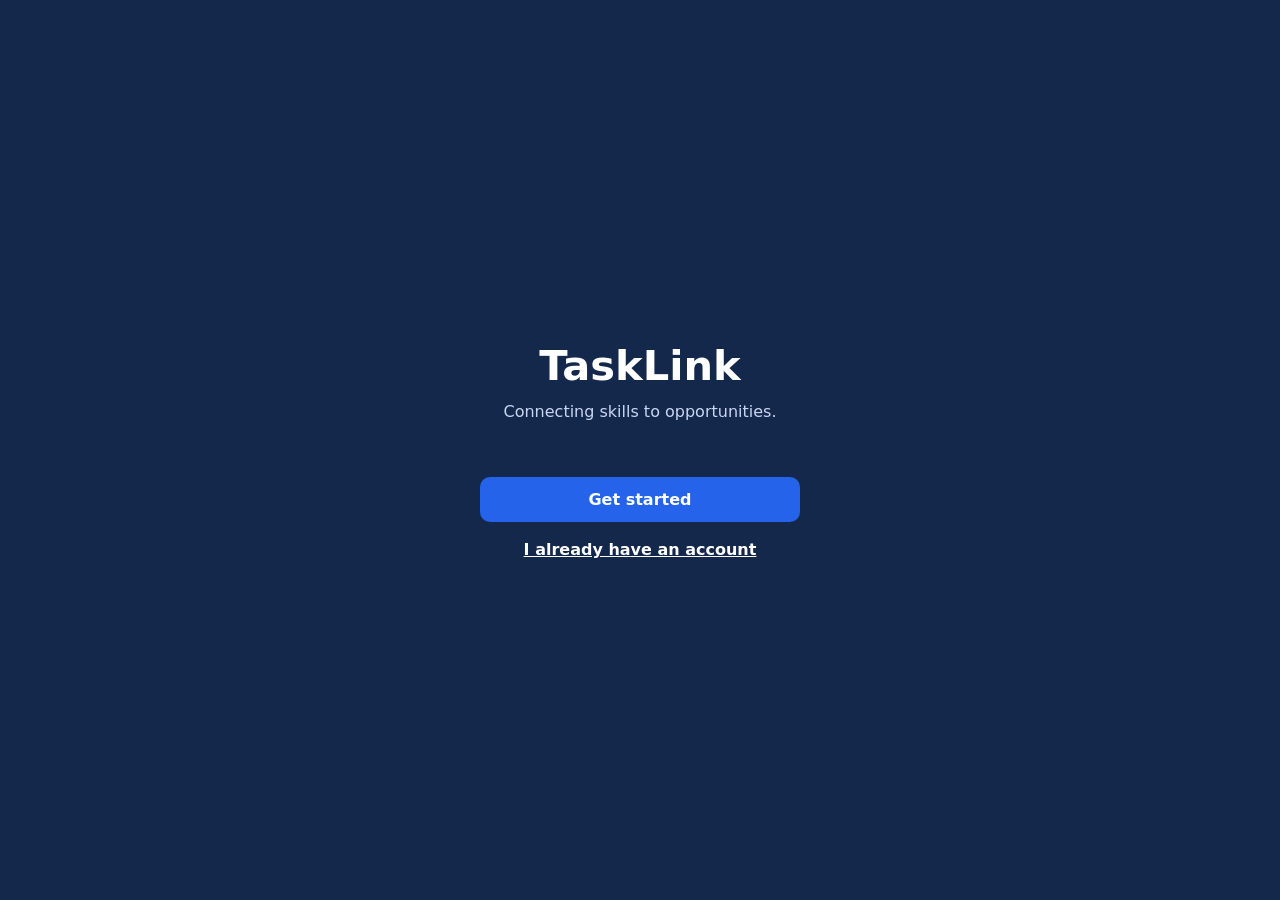
==== frontend/Index.html @ 37df5cb6 "feat: Add frontend functionality for user authentication, messaging, and service management - Implem" ====
<!DOCTYPE html><html lang="en"><head><meta charset="UTF-8"><meta name="viewport" content="width=device-width,initial-scale=1"><link rel="stylesheet" href="css/style.css"><title>TaskLink</title>
<style>body{background:#14284b;color:#fff;padding:0}.welcome{min-height:100vh;display:flex;flex-direction:column;justify-content:center;align-items:center;text-align:center;padding:30px}.welcome h1{color:#fff;font-size:2.6rem;margin:0}.welcome p{max-width:300px;margin:12px 0 40px;color:#c9d6f2}.welcome .big{max-width:320px;background:#2563eb}.welcome a.link{color:#fff;margin-top:18px}</style></head>
<body><div class="welcome">
<h1>TaskLink</h1>
<p>Connecting skills to opportunities.</p>
<a class="big" href="register.html">Get started</a>
<a class="link" href="login.html">I already have an account</a>
</div>
<script src="js/app.js"></script>
<script>fetch("/api/me").then((r) => { if (r.ok) location.replace("home.html"); });</script>
</body></html>
---- frontend/css/style.css ----
:root{--navy:#14284b;--blue:#2563eb;--green:#16a34a;--orange:#ea7a12;--bg:#f3f5f9}
*{box-sizing:border-box}
body{margin:0;font-family:system-ui,sans-serif;background:var(--bg);color:#1b2433;padding-bottom:70px}
main{max-width:480px;margin:auto;padding:56px 20px 20px}
h1{color:var(--navy);font-size:1.5rem}
.card{background:#fff;border-radius:12px;padding:14px;margin:12px 0}
label{display:block;margin-top:12px;font-weight:600}
input,select,textarea{width:100%;padding:10px;margin-top:4px;border:1px solid #c8cfdb;border-radius:8px;font:inherit}
button,.big{display:block;width:100%;margin-top:16px;padding:13px;border:0;border-radius:10px;background:var(--navy);color:#fff;font:inherit;font-weight:600;text-align:center;text-decoration:none;cursor:pointer}
.blue{background:var(--blue)}.green{background:var(--green)}.orange{background:var(--orange)}
.msg{color:#c0262d;min-height:1.2em}
nav{position:fixed;bottom:0;left:0;right:0;display:flex;background:#fff;border-top:1px solid #dde2ec}
nav a{flex:1;padding:14px 0;text-align:center;text-decoration:none;color:var(--navy);font-size:.8rem}
:focus-visible{outline:3px solid var(--blue);outline-offset:2px}
video,img{display:block;max-width:100%;border-radius:10px}
a.link{color:var(--blue);font-weight:600}
.seg{display:flex;gap:6px;padding:4px;background:#e3e8f1;border-radius:12px;margin-bottom:14px}
.seg a{flex:1;text-align:center;padding:11px 0;border-radius:9px;text-decoration:none;color:var(--navy);font-weight:600}
.seg a.on{background:#fff;font-weight:700}
button:disabled{opacity:.55;cursor:default}
.badge{display:inline-block;background:#e3e8f1;color:var(--navy);border-radius:6px;padding:2px 8px;font-size:.75rem;font-weight:700}
/* ===== Page profil ===== */
.profile h2{color:var(--navy);font-size:1.15rem;margin:0}
.profile .btn-sm,dialog .btn-sm{display:inline-block;width:auto;margin:0;padding:9px 16px;font-size:.9rem;border-radius:999px}
.ghost{background:#e3e8f1;color:var(--navy)}
.p-card{background:#fff;border-radius:16px;overflow:hidden;box-shadow:0 1px 3px rgba(20,40,75,.08),0 6px 18px rgba(20,40,75,.06)}
.p-cover{height:110px;background:linear-gradient(135deg,var(--navy),var(--blue))}
.p-body{padding:0 18px 16px}
.p-top{display:flex;align-items:flex-end;justify-content:space-between;margin-top:-46px}
.avatar{width:92px;height:92px;border-radius:50%;border:4px solid #fff;display:flex;align-items:center;justify-content:center;color:#fff;font-size:2rem;font-weight:700;letter-spacing:.02em;background:var(--blue)}
.p-top .btn-sm{margin-bottom:6px}
.p-body h1{margin:12px 0 2px;font-size:1.45rem;line-height:1.2}
.p-city{display:flex;align-items:center;gap:5px;margin:0;color:#5b6577}
.p-bio{margin:12px 0 0;line-height:1.5;white-space:pre-line}
.p-bio.muted{color:#8a93a3;font-style:italic}
.chips{display:flex;flex-wrap:wrap;gap:8px;margin-top:14px}
.chip{display:inline-block;background:#e8efff;color:#1d4ed8;border-radius:999px;padding:5px 12px;font-size:.85rem;font-weight:600}
button.chip-add{width:auto;margin:0;background:none;border:1px dashed #9db4e8;font-weight:600}
.stats{display:flex;border-top:1px solid #e6eaf2}
.stats div{flex:1;text-align:center;padding:12px 0}
.stats div+div{border-left:1px solid #e6eaf2}
.stats b{display:block;color:var(--navy);font-size:1.15rem}
.stats span{font-size:.78rem;color:#5b6577}
.sec-head{display:flex;align-items:center;justify-content:space-between;margin:24px 0 12px}
.grid{display:grid;grid-template-columns:repeat(2,1fr);gap:10px}
.tile{position:relative;aspect-ratio:1;border-radius:12px;overflow:hidden;background:#dfe5f0}
.tile img,.tile video{width:100%;height:100%;object-fit:cover;border-radius:0}
.tile .cap{position:absolute;left:0;right:0;bottom:0;padding:22px 10px 8px;color:#fff;font-size:.82rem;font-weight:600;background:linear-gradient(transparent,rgba(10,20,40,.75));overflow:hidden;text-overflow:ellipsis;white-space:nowrap}
.tile .play{position:absolute;top:50%;left:50%;transform:translate(-50%,-50%);width:40px;height:40px;border-radius:50%;background:rgba(10,20,40,.55);color:#fff;display:flex;align-items:center;justify-content:center;font-size:.9rem;padding-left:3px}
.tile .tile-open{position:absolute;inset:0;width:100%;height:100%;margin:0;padding:0;background:transparent;border-radius:0}
.tile .tile-del{position:absolute;top:6px;right:6px;width:28px;height:28px;margin:0;padding:0;border-radius:50%;background:rgba(10,20,40,.6);font-size:1.1rem;line-height:1}
.tile-add{display:flex;align-items:center;justify-content:center;width:auto;margin:0;padding:0;background:none;border:2px dashed #b5c0d6;color:#5b6577;font-size:2rem;font-weight:400}
.empty{text-align:center;padding:26px 16px;border:2px dashed #c8cfdb;border-radius:14px;color:#5b6577}
.empty p{margin:0 0 6px}
.empty b{color:var(--navy);font-size:1.05rem}
.empty .btn-sm{margin-top:10px}
.p-logout{width:auto;margin:28px auto 0;padding:8px 14px;background:none;color:#5b6577;text-decoration:underline;font-weight:500}
dialog{border:0;border-radius:16px;padding:20px;width:min(92vw,440px);max-height:90vh;color:inherit}
dialog::backdrop{background:rgba(20,40,75,.55)}
dialog h2{margin:0 0 4px;color:var(--navy);font-size:1.2rem}
dialog textarea{resize:vertical}
.actions{display:flex;gap:10px}
.actions button{flex:1}
dialog.viewer{padding:12px;background:#0d1626;color:#fff;width:min(94vw,560px)}
dialog.viewer img,dialog.viewer video{width:100%;max-height:68vh;object-fit:contain;border-radius:10px}
dialog.viewer p{margin:10px 2px 0}
dialog.viewer .ghost{margin-top:12px}
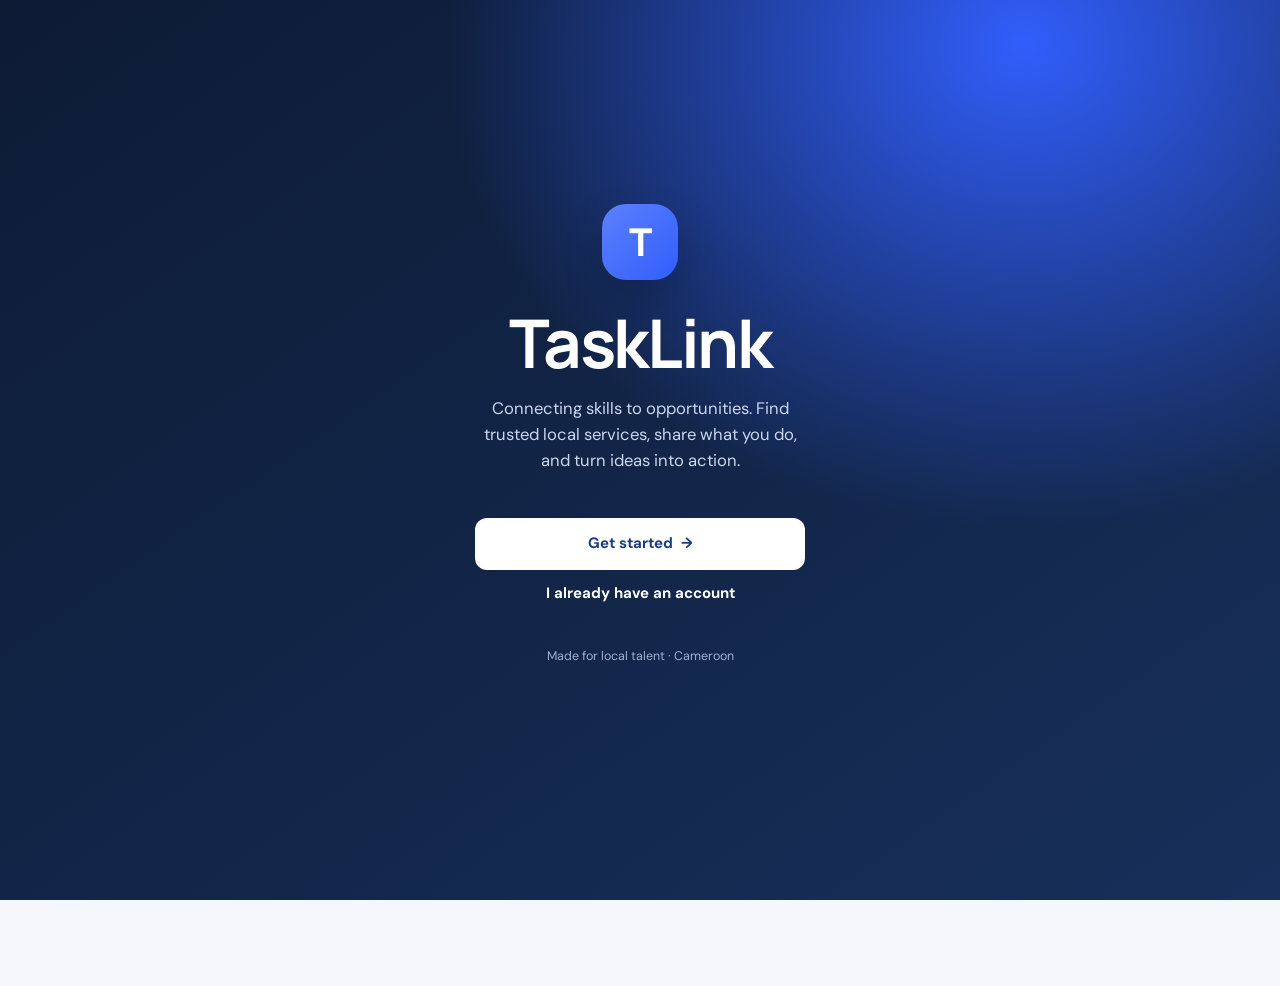
==== commit f219e9cc: "Add backend functionality for chat and location features - Introduced helper functions for input val" ====
--- a/frontend/Index.html
+++ b/frontend/Index.html
@@ -1,11 +1,24 @@
-<!DOCTYPE html><html lang="en"><head><meta charset="UTF-8"><meta name="viewport" content="width=device-width,initial-scale=1"><link rel="stylesheet" href="css/style.css"><title>TaskLink</title>
-<style>body{background:#14284b;color:#fff;padding:0}.welcome{min-height:100vh;display:flex;flex-direction:column;justify-content:center;align-items:center;text-align:center;padding:30px}.welcome h1{color:#fff;font-size:2.6rem;margin:0}.welcome p{max-width:300px;margin:12px 0 40px;color:#c9d6f2}.welcome .big{max-width:320px;background:#2563eb}.welcome a.link{color:#fff;margin-top:18px}</style></head>
-<body><div class="welcome">
-<h1>TaskLink</h1>
-<p>Connecting skills to opportunities.</p>
-<a class="big" href="register.html">Get started</a>
-<a class="link" href="login.html">I already have an account</a>
-</div>
+<!doctype html>
+<html lang="en">
+<head>
+<meta charset="utf-8">
+<meta name="viewport" content="width=device-width,initial-scale=1">
+<title>TaskLink — Skills meet opportunity</title>
+<link rel="stylesheet" href="css/style.css">
+</head>
+<body>
+<section class="welcome">
+  <div class="brand-mark">T</div>
+  <h1>TaskLink</h1>
+  <p>Connecting skills to opportunities. Find trusted local services, share what you do, and turn ideas into action.</p>
+  <a class="big" href="register.html">Get started <span aria-hidden="true">→</span></a>
+  <a class="link" href="login.html">I already have an account</a>
+  <p class="foot">Made for local talent · Cameroon</p>
+</section>
 <script src="js/app.js"></script>
-<script>fetch("/api/me").then((r) => { if (r.ok) location.replace("home.html"); });</script>
-</body></html>+<script>
+  // Already logged in? Go straight to Home.
+  fetch('/api/me').then(r => { if (r.ok) location.replace('home.html'); }).catch(() => {});
+</script>
+</body>
+</html>
--- a/frontend/css/style.css
+++ b/frontend/css/style.css
@@ -1,67 +1,343 @@
-:root{--navy:#14284b;--blue:#2563eb;--green:#16a34a;--orange:#ea7a12;--bg:#f3f5f9}
-*{box-sizing:border-box}
-body{margin:0;font-family:system-ui,sans-serif;background:var(--bg);color:#1b2433;padding-bottom:70px}
-main{max-width:480px;margin:auto;padding:56px 20px 20px}
-h1{color:var(--navy);font-size:1.5rem}
-.card{background:#fff;border-radius:12px;padding:14px;margin:12px 0}
-label{display:block;margin-top:12px;font-weight:600}
-input,select,textarea{width:100%;padding:10px;margin-top:4px;border:1px solid #c8cfdb;border-radius:8px;font:inherit}
-button,.big{display:block;width:100%;margin-top:16px;padding:13px;border:0;border-radius:10px;background:var(--navy);color:#fff;font:inherit;font-weight:600;text-align:center;text-decoration:none;cursor:pointer}
-.blue{background:var(--blue)}.green{background:var(--green)}.orange{background:var(--orange)}
-.msg{color:#c0262d;min-height:1.2em}
-nav{position:fixed;bottom:0;left:0;right:0;display:flex;background:#fff;border-top:1px solid #dde2ec}
-nav a{flex:1;padding:14px 0;text-align:center;text-decoration:none;color:var(--navy);font-size:.8rem}
-:focus-visible{outline:3px solid var(--blue);outline-offset:2px}
-video,img{display:block;max-width:100%;border-radius:10px}
-a.link{color:var(--blue);font-weight:600}
-.seg{display:flex;gap:6px;padding:4px;background:#e3e8f1;border-radius:12px;margin-bottom:14px}
-.seg a{flex:1;text-align:center;padding:11px 0;border-radius:9px;text-decoration:none;color:var(--navy);font-weight:600}
-.seg a.on{background:#fff;font-weight:700}
-button:disabled{opacity:.55;cursor:default}
-.badge{display:inline-block;background:#e3e8f1;color:var(--navy);border-radius:6px;padding:2px 8px;font-size:.75rem;font-weight:700}
-/* ===== Page profil ===== */
-.profile h2{color:var(--navy);font-size:1.15rem;margin:0}
-.profile .btn-sm,dialog .btn-sm{display:inline-block;width:auto;margin:0;padding:9px 16px;font-size:.9rem;border-radius:999px}
-.ghost{background:#e3e8f1;color:var(--navy)}
-.p-card{background:#fff;border-radius:16px;overflow:hidden;box-shadow:0 1px 3px rgba(20,40,75,.08),0 6px 18px rgba(20,40,75,.06)}
-.p-cover{height:110px;background:linear-gradient(135deg,var(--navy),var(--blue))}
-.p-body{padding:0 18px 16px}
-.p-top{display:flex;align-items:flex-end;justify-content:space-between;margin-top:-46px}
-.avatar{width:92px;height:92px;border-radius:50%;border:4px solid #fff;display:flex;align-items:center;justify-content:center;color:#fff;font-size:2rem;font-weight:700;letter-spacing:.02em;background:var(--blue)}
-.p-top .btn-sm{margin-bottom:6px}
-.p-body h1{margin:12px 0 2px;font-size:1.45rem;line-height:1.2}
-.p-city{display:flex;align-items:center;gap:5px;margin:0;color:#5b6577}
-.p-bio{margin:12px 0 0;line-height:1.5;white-space:pre-line}
-.p-bio.muted{color:#8a93a3;font-style:italic}
-.chips{display:flex;flex-wrap:wrap;gap:8px;margin-top:14px}
-.chip{display:inline-block;background:#e8efff;color:#1d4ed8;border-radius:999px;padding:5px 12px;font-size:.85rem;font-weight:600}
-button.chip-add{width:auto;margin:0;background:none;border:1px dashed #9db4e8;font-weight:600}
-.stats{display:flex;border-top:1px solid #e6eaf2}
-.stats div{flex:1;text-align:center;padding:12px 0}
-.stats div+div{border-left:1px solid #e6eaf2}
-.stats b{display:block;color:var(--navy);font-size:1.15rem}
-.stats span{font-size:.78rem;color:#5b6577}
-.sec-head{display:flex;align-items:center;justify-content:space-between;margin:24px 0 12px}
-.grid{display:grid;grid-template-columns:repeat(2,1fr);gap:10px}
-.tile{position:relative;aspect-ratio:1;border-radius:12px;overflow:hidden;background:#dfe5f0}
-.tile img,.tile video{width:100%;height:100%;object-fit:cover;border-radius:0}
-.tile .cap{position:absolute;left:0;right:0;bottom:0;padding:22px 10px 8px;color:#fff;font-size:.82rem;font-weight:600;background:linear-gradient(transparent,rgba(10,20,40,.75));overflow:hidden;text-overflow:ellipsis;white-space:nowrap}
-.tile .play{position:absolute;top:50%;left:50%;transform:translate(-50%,-50%);width:40px;height:40px;border-radius:50%;background:rgba(10,20,40,.55);color:#fff;display:flex;align-items:center;justify-content:center;font-size:.9rem;padding-left:3px}
-.tile .tile-open{position:absolute;inset:0;width:100%;height:100%;margin:0;padding:0;background:transparent;border-radius:0}
-.tile .tile-del{position:absolute;top:6px;right:6px;width:28px;height:28px;margin:0;padding:0;border-radius:50%;background:rgba(10,20,40,.6);font-size:1.1rem;line-height:1}
-.tile-add{display:flex;align-items:center;justify-content:center;width:auto;margin:0;padding:0;background:none;border:2px dashed #b5c0d6;color:#5b6577;font-size:2rem;font-weight:400}
-.empty{text-align:center;padding:26px 16px;border:2px dashed #c8cfdb;border-radius:14px;color:#5b6577}
-.empty p{margin:0 0 6px}
-.empty b{color:var(--navy);font-size:1.05rem}
-.empty .btn-sm{margin-top:10px}
-.p-logout{width:auto;margin:28px auto 0;padding:8px 14px;background:none;color:#5b6577;text-decoration:underline;font-weight:500}
-dialog{border:0;border-radius:16px;padding:20px;width:min(92vw,440px);max-height:90vh;color:inherit}
-dialog::backdrop{background:rgba(20,40,75,.55)}
-dialog h2{margin:0 0 4px;color:var(--navy);font-size:1.2rem}
-dialog textarea{resize:vertical}
-.actions{display:flex;gap:10px}
-.actions button{flex:1}
-dialog.viewer{padding:12px;background:#0d1626;color:#fff;width:min(94vw,560px)}
-dialog.viewer img,dialog.viewer video{width:100%;max-height:68vh;object-fit:contain;border-radius:10px}
-dialog.viewer p{margin:10px 2px 0}
-dialog.viewer .ghost{margin-top:12px}+/* ==========================================================================
+   TaskLink - main stylesheet
+   Change colours in the :root block below; every page uses these variables.
+   ========================================================================== */
+@import url('https://fonts.googleapis.com/css2?family=DM+Sans:wght@400;500;600;700&family=Manrope:wght@500;600;700;800&display=swap');
+
+:root {
+  --navy: #10213f;
+  --blue: #315efb;
+  --blue-dark: #2348d8;
+  --green: #119b72;
+  --orange: #e88a35;
+  --red: #c33c4d;
+  --bg: #f5f7fc;
+  --surface: #ffffff;
+  --text: #18243a;
+  --muted: #718096;
+  --line: #e5eaf3;
+  --pale: #edf2ff;
+  --shadow: 0 10px 30px rgba(21, 42, 82, .07);
+  --radius: 18px;
+}
+
+/* ---------- Base ---------- */
+* { box-sizing: border-box; }
+html { scroll-behavior: smooth; }
+body {
+  margin: 0; background: var(--bg); color: var(--text);
+  font-family: 'DM Sans', system-ui, sans-serif; font-size: 15px; line-height: 1.55;
+  padding-bottom: 86px;                 /* room for the bottom menu */
+}
+body.has-top { padding-top: 52px; }     /* room for the EN/FR button */
+body.is-welcome { padding-bottom: 0; }
+h1, h2, h3 { font-family: Manrope, 'DM Sans', sans-serif; letter-spacing: -.035em; color: var(--navy); line-height: 1.2; }
+h1 { font-size: clamp(1.65rem, 4vw, 2.25rem); margin: 0 0 12px; }
+h2 { font-size: 1.25rem; }
+p { margin: 8px 0 14px; }
+a { color: var(--blue); text-decoration: none; }
+a:hover { text-decoration: underline; }
+main { width: min(100% - 32px, 760px); margin: 0 auto; padding: 22px 0 28px; }
+main > h1 { margin-top: 8px; }
+img, video { display: block; max-width: 100%; border-radius: 12px; }
+:focus-visible { outline: 3px solid #86a0ff; outline-offset: 3px; }
+[hidden] { display: none !important; }
+.subtle { color: var(--muted); }
+
+/* ---------- Forms ---------- */
+label { display: block; margin: 14px 0 0; font-size: .9rem; font-weight: 700; color: #34425b; }
+input, select, textarea {
+  width: 100%; padding: 13px 14px; margin-top: 6px; border: 1px solid #dce3ef; border-radius: 12px;
+  background: #fff; color: var(--text); font: inherit; outline: none;
+  transition: border .18s, box-shadow .18s;
+}
+input:focus, select:focus, textarea:focus { border-color: #7290ff; box-shadow: 0 0 0 4px rgba(49, 94, 251, .1); }
+textarea { min-height: 100px; resize: vertical; }
+input[type=file] { padding: 10px; }
+.msg { color: #c0262d; min-height: 1.2em; font-size: .9rem; }
+.msg.ok { color: var(--green); }
+
+/* ---------- Buttons ---------- */
+button, .big {
+  display: inline-flex; align-items: center; justify-content: center; gap: 8px;
+  min-height: 44px; margin-top: 14px; padding: 11px 17px; border: 0; border-radius: 12px;
+  background: var(--blue); color: #fff; font: inherit; font-weight: 700; text-align: center;
+  text-decoration: none; cursor: pointer; transition: transform .16s, background .16s, box-shadow .16s;
+}
+button:hover, .big:hover { background: var(--blue-dark); box-shadow: 0 7px 18px rgba(49, 94, 251, .18); transform: translateY(-1px); text-decoration: none; }
+button:disabled { opacity: .5; cursor: not-allowed; transform: none; box-shadow: none; }
+.green { background: var(--green); }
+.green:hover { background: #0d8561; }
+.orange { background: var(--orange); }
+.orange:hover { background: #d4771f; }
+.blue { background: var(--blue); }
+.ghost { background: #edf1fb; color: var(--navy); }
+.ghost:hover { background: #e1e8f8; box-shadow: none; }
+.btn-sm { width: auto; min-height: 38px; margin: 0; padding: 8px 14px; font-size: .86rem; border-radius: 999px; }
+.link { font-weight: 700; }
+
+/* ---------- Cards & small parts ---------- */
+.card, .p-card, form.card {
+  background: var(--surface); border: 1px solid rgba(221, 228, 240, .85); border-radius: var(--radius);
+  padding: 20px; margin: 14px 0; box-shadow: var(--shadow);
+}
+.card p { color: #56647a; }
+.card-head { display: flex; align-items: center; gap: 12px; margin-bottom: 8px; }
+.card-head .who { min-width: 0; flex: 1; }
+.card-head b { font-size: 1.04rem; display: block; }
+.meta { color: var(--muted); font-size: .88rem; }
+.price { font-weight: 800; color: var(--navy); }
+.badge { display: inline-flex; align-items: center; background: #e8efff; color: #244bd5; border-radius: 7px; padding: 4px 9px; font-size: .74rem; font-weight: 800; letter-spacing: .02em; vertical-align: middle; }
+.badge.open { background: #e5f8f0; color: #0c7a59; }
+.badge.progress { background: #fff0df; color: #b4610f; }
+.badge.done { background: #e8efff; color: #244bd5; }
+.empty-state, .empty { text-align: center; padding: 30px 16px; color: var(--muted); background: #fff; border: 1px dashed #d8e0ee; border-radius: 16px; }
+.empty p { margin: 4px 0; }
+.sec-head { display: flex; align-items: center; justify-content: space-between; gap: 12px; margin: 26px 0 12px; }
+.sec-head h2 { margin: 0; }
+.sec-head a { white-space: nowrap; }
+.actions { display: flex; justify-content: flex-end; gap: 10px; }
+.actions button { width: auto; }
+.row-actions { display: flex; flex-wrap: wrap; align-items: center; gap: 10px; margin-top: 4px; }
+.row-actions button { margin: 0; }
+
+/* ---------- Top-right language button ---------- */
+#lang {
+  position: absolute; top: 10px; right: 12px; z-index: 30; width: auto; min-height: 34px; margin: 0;
+  padding: 6px 14px; border-radius: 999px; background: var(--blue); font-size: .82rem;
+}
+.welcome ~ #lang, body.welcome-page #lang { background: rgba(255, 255, 255, .18); }
+
+/* ---------- Bottom menu ---------- */
+body > nav {
+  position: fixed; bottom: 0; left: 0; right: 0; z-index: 20; display: flex; justify-content: center; gap: 4px;
+  padding: 9px max(10px, calc((100vw - 760px) / 2)); background: rgba(255, 255, 255, .94);
+  border-top: 1px solid var(--line); backdrop-filter: blur(16px);
+}
+nav a { flex: 1; max-width: 180px; padding: 10px 8px; text-align: center; color: #758198; font-size: .82rem; font-weight: 700; border-radius: 12px; }
+nav a:hover { text-decoration: none; background: var(--pale); color: var(--blue); }
+nav a.active { background: var(--pale); color: var(--blue); }
+
+/* ---------- Tabs (Services | Do both) ---------- */
+.seg { display: flex; gap: 5px; padding: 5px; background: #e9eef8; border-radius: 14px; margin-bottom: 16px; }
+.seg a { flex: 1; text-align: center; padding: 10px 8px; border-radius: 10px; color: var(--navy); font-weight: 700; }
+.seg a:hover { text-decoration: none; }
+.seg a.on { background: #fff; box-shadow: 0 2px 8px #172c4a0c; }
+
+/* ---------- Avatars ---------- */
+.avatar {
+  width: 88px; height: 88px; border-radius: 50%; border: 5px solid #fff; display: flex; align-items: center; justify-content: center;
+  color: #fff; font-size: 1.7rem; font-weight: 800; background: linear-gradient(145deg, #315efb, #7c4dff); overflow: hidden; flex-shrink: 0;
+}
+.avatar img { width: 100%; height: 100%; object-fit: cover; border-radius: 50%; }
+.avatar-sm { width: 44px; height: 44px; border: 0; font-size: .95rem; }
+
+/* ---------- Dialogs ---------- */
+dialog { width: min(92vw, 520px); max-height: 85vh; overflow: auto; border: 1px solid var(--line); border-radius: 20px; padding: 24px; box-shadow: 0 25px 90px #10213f30; color: var(--text); }
+dialog::backdrop { background: #10213f77; backdrop-filter: blur(3px); }
+dialog h2 { margin-top: 0; }
+dialog.viewer { width: min(94vw, 760px); padding: 14px; text-align: center; }
+dialog.viewer img, dialog.viewer video { margin: 0 auto; max-height: 70vh; width: auto; }
+dialog.viewer p { margin: 10px 0 0; color: var(--muted); }
+
+/* ---------- Profile page ---------- */
+.p-card { padding: 0; overflow: hidden; }
+.p-cover { height: 140px; background: radial-gradient(circle at 80% 20%, #6b91ff, transparent 32%), linear-gradient(125deg, #10213f, #315efb 70%, #6d7bff); }
+.p-body { padding: 0 22px 20px; }
+.p-top { display: flex; align-items: flex-end; justify-content: space-between; margin-top: -43px; }
+.p-body h1 { margin: 14px 0 3px; font-size: 1.55rem; }
+.p-city { display: flex; align-items: center; gap: 5px; margin: 0; color: var(--muted); }
+.p-bio { margin: 14px 0 0; white-space: pre-line; }
+.p-bio.muted { color: #8994a7; font-style: italic; }
+.chips { display: flex; flex-wrap: wrap; gap: 8px; margin-top: 14px; }
+.chip { display: inline-block; background: var(--pale); color: #244bd5; border-radius: 999px; padding: 6px 12px; font-size: .82rem; font-weight: 700; }
+button.chip { min-height: 0; margin: 0; border: 1px dashed #9db3ff; background: #f6f8ff; color: var(--blue); }
+button.chip:hover { transform: none; box-shadow: none; background: var(--pale); }
+.stats { display: flex; border-top: 1px solid var(--line); }
+.stats div { flex: 1; text-align: center; padding: 15px 5px; }
+.stats div + div { border-left: 1px solid var(--line); }
+.stats b { display: block; color: var(--navy); font-size: 1.2rem; }
+.stats span { font-size: .78rem; color: var(--muted); }
+.p-logout { width: 100%; margin-top: 28px; background: #fff; color: var(--red); border: 1px solid #f0d9de; }
+.p-logout:hover { background: #fff5f6; color: var(--red); box-shadow: none; }
+.photo-upload { padding: 12px 0 4px; }
+.photo-upload img { width: 84px; height: 84px; object-fit: cover; border-radius: 50%; border: 3px solid #e2e8f0; margin: 4px 0 10px; }
+.photo-upload .subtle { font-size: .82rem; margin: 6px 0; }
+
+/* ---------- Portfolio grid ---------- */
+.grid { display: grid; grid-template-columns: repeat(2, minmax(0, 1fr)); gap: 12px; }
+.tile { position: relative; aspect-ratio: 1; border-radius: 14px; overflow: hidden; background: #e4eaf5; }
+.tile img, .tile video { width: 100%; height: 100%; object-fit: cover; border-radius: 0; }
+.tile .cap { position: absolute; bottom: 0; left: 0; right: 0; padding: 26px 10px 9px; color: #fff; font-size: .82rem; font-weight: 700; background: linear-gradient(transparent, #07152bd9); white-space: nowrap; overflow: hidden; text-overflow: ellipsis; pointer-events: none; }
+.tile .play { position: absolute; top: 50%; left: 50%; transform: translate(-50%, -50%); width: 42px; height: 42px; border-radius: 50%; background: #0a183b99; color: #fff; display: flex; align-items: center; justify-content: center; pointer-events: none; }
+.tile .tile-open { position: absolute; inset: 0; width: 100%; height: 100%; margin: 0; padding: 0; background: transparent; border-radius: 0; }
+.tile .tile-open:hover { background: transparent; transform: none; box-shadow: none; }
+.tile .tile-del { position: absolute; top: 7px; right: 7px; width: 30px; height: 30px; min-height: 30px; margin: 0; padding: 0; border-radius: 50%; background: #10213fc9; }
+.tile-add { display: flex; align-items: center; justify-content: center; min-height: 150px; margin: 0; border: 2px dashed #b8c7e4; background: #f9fbff; color: var(--blue); border-radius: 14px; font-size: 1.6rem; font-weight: 800; }
+.tile-add:hover { background: var(--pale); color: var(--blue); }
+
+/* ---------- Welcome & login ---------- */
+.welcome {
+  min-height: 100svh; display: flex; flex-direction: column; justify-content: center; align-items: center; text-align: center; padding: 28px;
+  background: radial-gradient(ellipse at 80% 5%, #315efb 0, transparent 40%), linear-gradient(145deg, #0d1b35, #172f5a); color: #fff;
+}
+.brand-mark { width: 76px; height: 76px; display: grid; place-items: center; margin-bottom: 22px; border-radius: 24px; background: linear-gradient(135deg, #5d80ff, #315efb); box-shadow: 0 18px 40px #0003; font-family: Manrope, 'DM Sans', system-ui, sans-serif; font-weight: 800; font-size: 2.4rem; color: #fff; }
+.welcome h1 { color: #fff; font-size: clamp(2.6rem, 9vw, 4.2rem); margin: 0; }
+.welcome p { max-width: 340px; margin: 14px 0 30px; color: #cbd6ee; font-size: 1.04rem; }
+.welcome .big { width: min(100%, 330px); min-height: 52px; background: #fff; color: #1b3b86; }
+.welcome a.link { color: #fff; margin-top: 12px; }
+.welcome .foot { margin-top: 42px; font-size: .78rem; color: #9eafd0; }
+.auth-wrap { width: min(100% - 32px, 480px); margin: 0 auto; padding: 20px 0 32px; }
+.auth-brand { display: flex; align-items: center; gap: 10px; margin-bottom: 25px; color: var(--navy); font-family: Manrope, 'DM Sans', system-ui, sans-serif; font-weight: 800; font-size: 1.2rem; }
+.auth-brand span { width: 38px; height: 38px; display: grid; place-items: center; background: var(--blue); border-radius: 12px; color: #fff; }
+.auth-brand:hover { text-decoration: none; }
+.auth-panel { background: #fff; border: 1px solid var(--line); border-radius: 22px; padding: clamp(20px, 5vw, 32px); box-shadow: var(--shadow); }
+.auth-panel button { width: 100%; }
+
+/* ---------- Home ---------- */
+.home-container { width: min(100% - 32px, 760px); margin: auto; padding: 16px 0 28px; }
+.home-hero { padding: 26px; border-radius: 24px; background: linear-gradient(125deg, #10213f, #315efb); color: #fff; box-shadow: 0 16px 34px #254cd42a; }
+.home-hero h1 { color: #fff; margin: 0 0 8px; }
+.home-hero p { color: #dbe4ff; margin: 0; }
+.home-hero .search-row { display: flex; gap: 8px; margin-top: 22px; }
+.home-hero input { margin: 0; border: 0; }
+.home-hero button { margin: 0; flex-shrink: 0; background: #ffca75; color: #38240c; }
+.home-hero button:hover { background: #ffc15c; }
+.home-section-title { display: flex; align-items: center; justify-content: space-between; margin: 28px 2px 12px; }
+.home-section-title h2 { margin: 0; }
+.action-buttons { display: grid; grid-template-columns: repeat(3, minmax(0, 1fr)); gap: 12px; margin-top: 14px; }
+.action-tile { display: flex; flex-direction: column; align-items: flex-start; justify-content: space-between; min-height: 150px; padding: 18px; border: 1px solid var(--line); border-radius: 18px; background: #fff; color: var(--navy); box-shadow: var(--shadow); font-weight: 800; }
+.action-tile:hover { text-decoration: none; border-color: #a9bbff; transform: translateY(-2px); }
+.action-icon { display: grid; place-items: center; width: 42px; height: 42px; border-radius: 14px; background: var(--pale); color: var(--blue); font-size: 1.3rem; }
+.action-tile:nth-child(2) .action-icon { background: #e5f8f0; color: #0c9468; }
+.action-tile:nth-child(3) .action-icon { background: #fff0df; color: #d87517; }
+.action-tile small { display: block; margin-top: 5px; color: var(--muted); font-size: .78rem; font-weight: 500; }
+
+/* ---------- Lists, search, messages ---------- */
+.page-heading { margin-bottom: 20px; }
+.page-heading p { color: var(--muted); }
+.search-panel { display: grid; grid-template-columns: 1fr 180px auto; gap: 10px; margin: 18px 0; }
+.search-panel input, .search-panel select, .search-panel button { margin: 0; }
+.bubble { border-left: 4px solid var(--line); }
+.bubble.mine { border-left-color: var(--blue); }
+.bubble .who { font-weight: 800; color: var(--navy); }
+.bubble p { margin: 6px 0; color: var(--text); white-space: pre-line; }
+.bubble small { color: var(--muted); }
+.review-stars { color: #e0a100; font-weight: 800; }
+.server-banner { margin: 0; padding: 12px 16px; background: #fff3cd; color: #664d03; text-align: center; font-weight: 600; position: relative; z-index: 40; }
+
+/* ---------- Phone screens ---------- */
+@media (max-width: 560px) {
+  main { width: min(100% - 24px, 760px); padding-top: 16px; }
+  .home-container { width: calc(100% - 24px); padding-top: 10px; }
+  .home-hero { padding: 22px 18px; }
+  .home-hero .search-row { flex-direction: column; }
+  .home-hero button { width: 100%; }
+  .action-buttons { grid-template-columns: 1fr; gap: 9px; }
+  .action-tile { min-height: 92px; flex-direction: row; align-items: center; gap: 14px; padding: 15px; }
+  .action-tile > span:last-child { flex: 1; }
+  .action-tile small { font-size: .76rem; }
+  .search-panel { grid-template-columns: 1fr; }
+  .search-panel button { width: 100%; }
+  .p-body { padding: 0 16px 18px; }
+  .p-top { margin-top: -38px; }
+  .avatar { width: 78px; height: 78px; }
+  .avatar-sm { width: 44px; height: 44px; }
+  .sec-head { align-items: flex-start; }
+  .card { padding: 16px; }
+  .auth-wrap { padding-top: 10px; }
+  body > nav { padding: 7px 5px; }
+  nav a { font-size: .75rem; padding: 9px 4px; }
+}
+
+/* ==========================================================================
+   Reviews, chat, maps (added)
+   ========================================================================== */
+.stars { color: #e0a100; letter-spacing: 1px; white-space: nowrap; }
+.stars .off { color: #d9dfeb; }
+.card.review { padding: 16px; margin: 10px 0; }
+.card.review p { margin: 6px 0 0; }
+.card.review .card-head { margin-bottom: 4px; }
+.card.review .meta { display: flex; align-items: center; gap: 4px; flex-wrap: wrap; }
+
+.summary { display: flex; gap: 22px; align-items: center; flex-wrap: wrap; }
+.big-rating { display: flex; flex-direction: column; align-items: center; min-width: 110px; }
+.big-rating b { font: 800 2.6rem/1 Manrope, 'DM Sans', sans-serif; color: var(--navy); }
+.bars { flex: 1; min-width: 180px; }
+.bar { display: grid; grid-template-columns: 28px 1fr 26px; gap: 8px; align-items: center; font-size: .8rem; color: var(--muted); }
+.bar i { height: 8px; border-radius: 99px; background: #e8edf6; overflow: hidden; }
+.bar i b { display: block; height: 100%; background: #e0a100; border-radius: 99px; }
+
+fieldset.rate { display: flex; flex-direction: row-reverse; justify-content: flex-end; gap: 2px; border: 0; padding: 0; margin: 2px 0 0; position: relative; }
+fieldset.rate legend { position: absolute; width: 1px; height: 1px; overflow: hidden; clip: rect(0 0 0 0); }
+.rate-label { margin: 14px 0 0 !important; font-size: .9rem; font-weight: 700; color: #34425b; }
+fieldset.rate input { position: absolute; opacity: 0; width: 1px; height: 1px; margin: 0; }
+fieldset.rate label { margin: 0; font-size: 2.1rem; line-height: 1; color: #d3dae8; cursor: pointer; padding: 2px 3px; }
+fieldset.rate label:hover, fieldset.rate label:hover ~ label, fieldset.rate input:checked ~ label { color: #e0a100; }
+fieldset.rate input:focus-visible + label { outline: 3px solid #86a0ff; border-radius: 6px; }
+#reviewForm h3 { margin: 0; }
+#reviewForm p { margin: 4px 0 0; }
+
+.nav-badge { display: inline-block; min-width: 18px; margin-left: 5px; padding: 1px 5px; border-radius: 99px; background: var(--red); color: #fff; font-size: .68rem; line-height: 1.4; vertical-align: top; }
+
+/* chat */
+.convo { display: flex; align-items: center; gap: 12px; padding: 14px 16px; color: inherit; }
+.convo:hover { text-decoration: none; border-color: #a9bbff; }
+.convo .who { min-width: 0; flex: 1; }
+.convo .who b { display: block; }
+.convo .last { color: var(--muted); font-size: .88rem; white-space: nowrap; overflow: hidden; text-overflow: ellipsis; }
+.convo .when { color: var(--muted); font-size: .75rem; white-space: nowrap; align-self: flex-start; }
+.convo.unread .last { color: var(--text); font-weight: 700; }
+.convo .dot { min-width: 22px; height: 22px; border-radius: 99px; background: var(--blue); color: #fff; font-size: .75rem; font-weight: 800; display: grid; place-items: center; padding: 0 6px; }
+.chat { display: flex; flex-direction: column; height: calc(100svh - 52px - 86px - 24px); min-height: 360px; }
+.chat-head { display: flex; align-items: center; gap: 10px; padding: 8px 4px 12px; border-bottom: 1px solid var(--line); }
+.chat-head .who { flex: 1; min-width: 0; }
+.chat-head .who b { display: block; color: var(--navy); }
+.chat-head .back { font-size: 1.5rem; line-height: 1; padding: 4px 8px; color: var(--navy); }
+.chat-head .btn-sm { margin: 0; }
+.chat-log { flex: 1; overflow-y: auto; padding: 14px 2px; display: flex; flex-direction: column; gap: 6px; scroll-behavior: smooth; overscroll-behavior: contain; }
+.msg-b { max-width: 82%; padding: 9px 13px; border-radius: 16px; background: #fff; border: 1px solid var(--line); align-self: flex-start; white-space: pre-wrap; overflow-wrap: anywhere; }
+.msg-b.mine { align-self: flex-end; background: var(--blue); border-color: var(--blue); color: #fff; }
+.msg-b.mine a { color: #fff; text-decoration: underline; }
+.msg-b time { display: block; margin-top: 2px; font-size: .68rem; opacity: .65; text-align: right; }
+.day-sep { align-self: center; font-size: .74rem; color: var(--muted); background: #e9eef8; padding: 2px 10px; border-radius: 99px; margin: 8px 0 2px; }
+.composer { display: flex; gap: 8px; align-items: flex-end; padding-top: 10px; border-top: 1px solid var(--line); }
+.composer textarea { min-height: 46px; max-height: 120px; margin: 0; resize: none; }
+.composer button { margin: 0; height: 46px; }
+.new-chat summary { cursor: pointer; font-weight: 700; color: var(--blue); }
+.new-chat form { display: flex; gap: 8px; margin-top: 8px; }
+.new-chat input, .new-chat button { margin: 0; }
+.new-chat { padding: 14px 16px; }
+
+/* maps */
+.map-wrap { position: relative; margin: 8px 0 12px; border-radius: var(--radius); overflow: hidden; box-shadow: var(--shadow); border: 1px solid var(--line); background: #dfe7f4; }
+.map-box { width: 100%; height: clamp(340px, 56svh, 620px); }
+.map-box .maplibregl-canvas { outline: none; }
+.map-tools { position: absolute; top: 10px; left: 10px; z-index: 2; display: flex; flex-direction: column; gap: 6px; }
+.map-tools button { margin: 0; min-height: 34px; padding: 5px 11px; font-size: .78rem; background: #fff; color: var(--navy); box-shadow: 0 2px 8px #10213f33; }
+.map-tools button:hover { background: var(--pale); }
+.map-tools button.on { background: var(--blue); color: #fff; }
+.map-status { position: absolute; inset: 0; z-index: 3; display: grid; place-items: center; text-align: center; padding: 20px; background: #eef2fa; color: var(--muted); }
+.pin { width: 38px; height: 38px; border-radius: 50% 50% 50% 4px; transform: rotate(-45deg); display: grid; place-items: center; border: 3px solid #fff; box-shadow: 0 3px 10px #10213f66; color: #fff; font-weight: 800; }
+.pin span { transform: rotate(45deg); font-size: .8rem; }
+.pin.me { background: var(--blue); } .pin.them { background: var(--orange); } .pin.meet { background: var(--green); }
+.pin.meet span { font-size: 1.05rem; }
+.modes { display: flex; gap: 6px; margin: 4px 0 12px; }
+.modes button { flex: 1; margin: 0; background: #edf1fb; color: var(--navy); min-height: 42px; }
+.modes button.on { background: var(--navy); color: #fff; }
+.leg { border-left: 5px solid var(--blue); }
+.leg.them { border-left-color: var(--orange); }
+.leg h3 { margin: 0 0 2px; font-size: 1rem; }
+.leg .figs { font-weight: 800; color: var(--navy); font-size: 1.15rem; }
+.leg ol { margin: 10px 0 0; padding-left: 22px; color: #56647a; font-size: .9rem; }
+.leg ol li { margin: 3px 0; }
+.leg ol small { color: var(--muted); }
+.leg details summary { cursor: pointer; font-weight: 700; color: var(--blue); margin-top: 8px; }
+.search-line { display: flex; gap: 8px; }
+.search-line input, .search-line button { margin: 0; }
+.results { margin: 8px 0 0; padding: 0; list-style: none; background: #fff; border: 1px solid var(--line); border-radius: 12px; overflow: hidden; }
+.results li button { width: 100%; justify-content: flex-start; margin: 0; min-height: 0; padding: 10px 14px; border-radius: 0; background: #fff; color: var(--text); font-weight: 500; text-align: left; }
+.results li button:hover { background: var(--pale); transform: none; box-shadow: none; }
+.checkline { display: flex; align-items: center; gap: 10px; font-weight: 600; }
+.checkline input { width: auto; margin: 0; }
+@media (max-width: 560px) { .chat { height: calc(100svh - 52px - 76px - 16px); } .msg-b { max-width: 90%; } }
